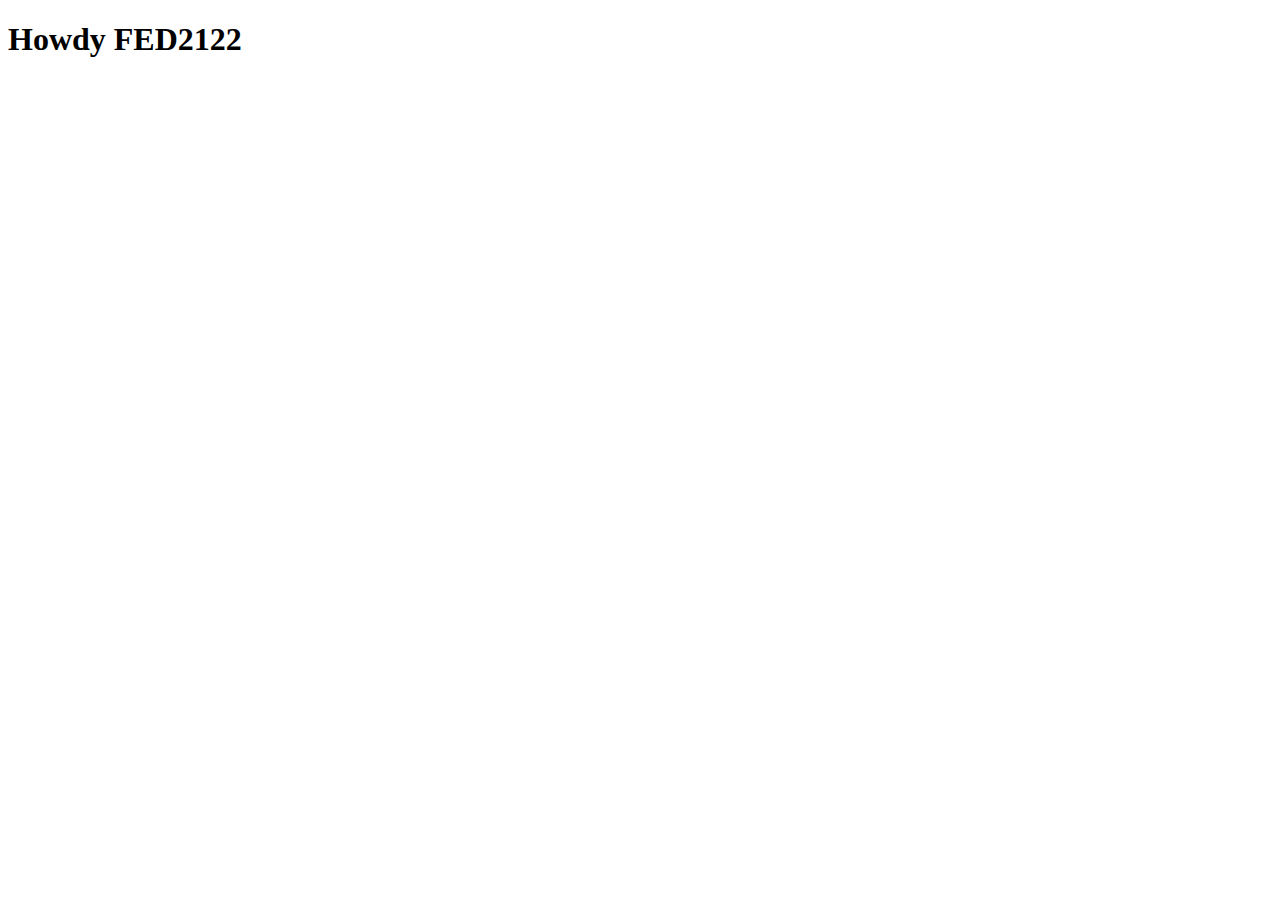
==== index.html @ 48d6d8d2 "Add files via upload" ====
<!doctype html>
<html lang="nl">
	
<head>
	<meta charset="UTF-8">
	<meta name="author" content="jouw naam">
	<meta name="viewport" content="width=device-width, initial-scale=1">
	
	<title>Howdy FED2122</title>
	
	<link href="styles/style.css" rel="stylesheet">
	<link rel="icon" type="image/svg+xml" href="images/favicon.svg">
</head>

<body>
	<h1>Howdy FED2122</h1>

	<script src="scripts/script.js"></script>
</body>
	
</html>
---- styles/style.css ----
/* CSS Document */
*, *::after, *::before {
  box-sizing:border-box;  
}
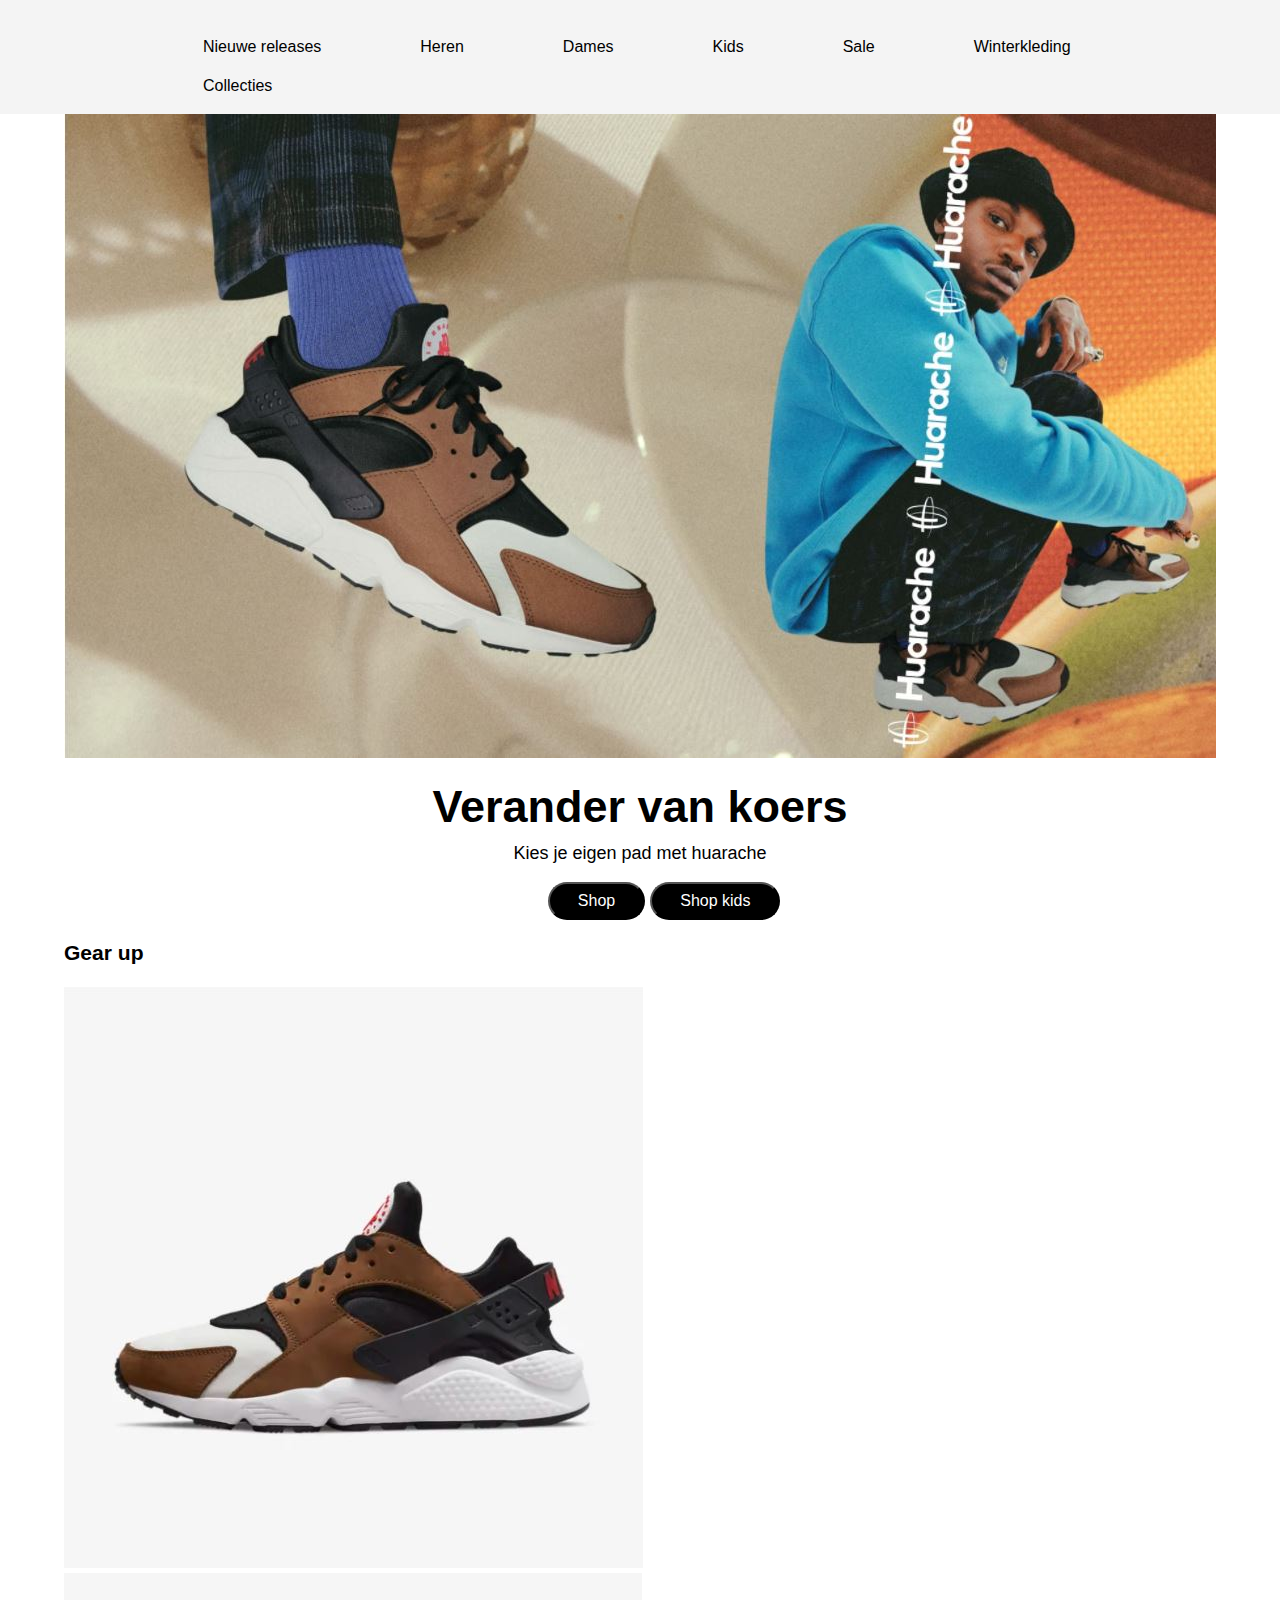
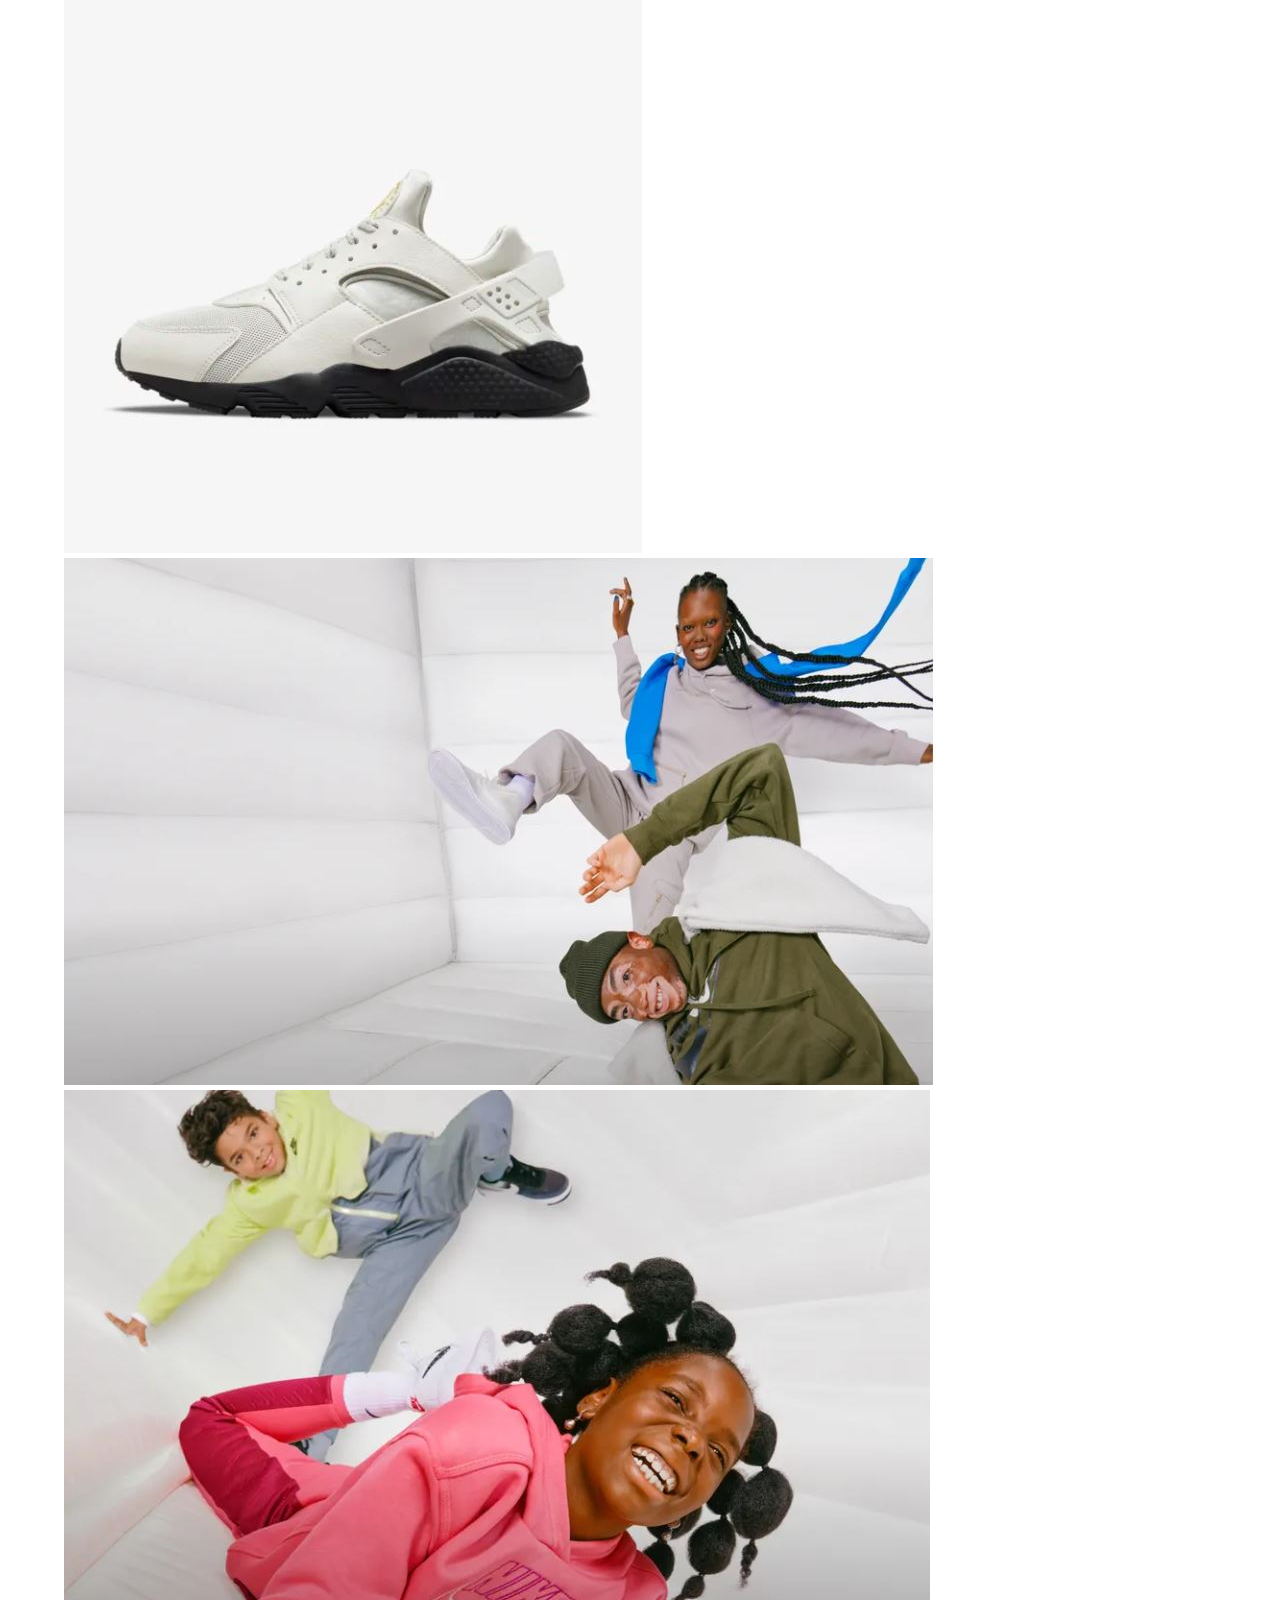
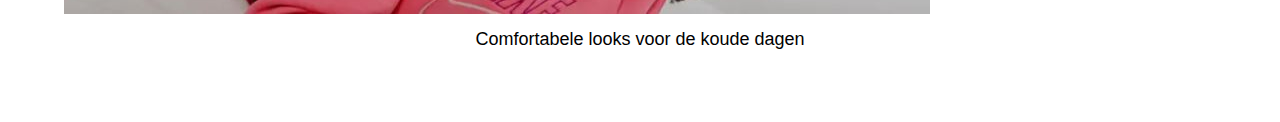
==== commit ef179fac: "Add files via upload" ====
--- a/index.html
+++ b/index.html
@@ -6,14 +6,107 @@
 	<meta name="author" content="jouw naam">
 	<meta name="viewport" content="width=device-width, initial-scale=1">
 	
-	<title>Howdy FED2122</title>
+	<title>Hello world</title>
 	
 	<link href="styles/style.css" rel="stylesheet">
 	<link rel="icon" type="image/svg+xml" href="images/favicon.svg">
 </head>
 
 <body>
-	<h1>Howdy FED2122</h1>
+	<header>
+		<div class="container">
+			<H1 id="titel">
+				<img class="logo" src="" alt="">
+			</H1>
+
+			<nav>
+				<ul>
+					<li><a href="">Nieuwe releases</a></li> 
+					<li><a href="">Heren</a></li>
+					<li><a href="">Dames</a></li> 
+					<li><a href="">Kids</a></li>
+					<li><a href="">Sale</a></li>    
+					<li><a href="">Winterkleding</a></li>
+					<li><a href="">Collecties</a></li>                
+				</ul>
+		</div>
+	</header>
+		
+	<section id="showcase">
+			<div class="container">
+			  <img src="images/showcase_foto.JPG" alt="foto">
+			</div>  
+	</section>
+
+	<section>
+			<div class="container">
+			  <h2>Verander van koers</h2>
+			</div>  
+	</section>
+
+	<section>
+			<div class="container">
+			  <p>Kies je eigen pad met huarache</p>
+			  	<button id="shop">
+					Shop
+			  	</button>
+				<button id="shop_kids">
+					Shop kids
+				</button>
+			</div>  
+	</section>
+
+	<section id="schoenen">
+			<div class="container">
+			  <h3>Gear up</h3>
+			 
+				<div class="shoe_1">
+					<a href="link naar schoen 1">
+						<img src="images/schoen1.JPG" alt="" >
+					</a>
+				</div>
+				<div class="shoe_2">
+					<a href="x">
+						<img src="images/schoen2.JPG" alt="" >
+					</a>
+				</div>
+			</div> 	
+	</section>
+
+	<section id="sets">
+		<div class="container">
+
+			<div class="setskids1">
+				<a href="x">
+					<img src="images/setskids1.JPG" alt="" >
+				</a>
+			</div>
+
+			<div class="setskids2">
+				<a href="x">
+					<img src="images/setskids2.JPG" alt="" >
+				</a>
+				<p>
+					Comfortabele looks voor de koude dagen
+				</p>
+			</div>
+
+
+
+
+		</div>	
+	</section>	
+
+
+
+
+
+
+
+
+
+
+
 
 	<script src="scripts/script.js"></script>
 </body>
--- a/styles/style.css
+++ b/styles/style.css
@@ -3,3 +3,98 @@
   box-sizing:border-box;  
 }
 
+body{
+  font-family: "Helvetica Neue",Helvetica,Arial,sans-serif;
+  background-color:white;
+  font-size: 18px;
+  padding: 0;
+  margin: 0;
+}
+
+.container{
+  width:90%;
+  margin:auto;
+  overflow: hidden;
+}
+
+/* HEADER ****************************************************************/
+header{
+  background:#f4f4f4;
+  padding: 0px;
+  margin: -3em 0 0 0;
+}
+/*
+header ul{
+color: ;
+}*/
+
+header li{
+  float: left;
+  justify-content: center;
+  list-style: none;
+  margin: 0 0 1em 5.5em;
+
+  padding: none
+  ;
+}
+
+header a{
+  color: black;
+  font-size: 16px;
+  text-align: center;
+  text-decoration: none;
+  padding: 0 0 1em 0;
+}
+
+/* SHOWCASE ***************************************************************/
+
+#showcase{
+  padding: 0 0 1em 0;
+}
+
+/* SECTION ***************************************************************/
+
+section h2{
+  text-align: center;
+  font-size: 45px;
+  font-weight: bolder;
+  padding: 0;
+  margin: 0;
+}
+
+section p{
+  text-align: center;
+  margin-top: 10px;
+}
+
+/*section button{
+  margin-left: 300px;
+  text-align: center;
+  font-size: 16px;
+  padding: 8px 28px;
+  color: white;
+  background: black;
+  border-radius: 20px;
+}*/
+
+#shop{
+  margin-left: 42%;
+  text-align: center;
+  font-size: 16px;
+  padding: 8px 28px;
+  color: white;
+  background: black;
+  border-radius: 20px;
+}
+
+#shop_kids{
+
+  text-align: center;
+  font-size: 16px;
+  padding: 8px 28px;
+  color: white;
+  background: black;
+  border-radius: 20px;
+}
+
+
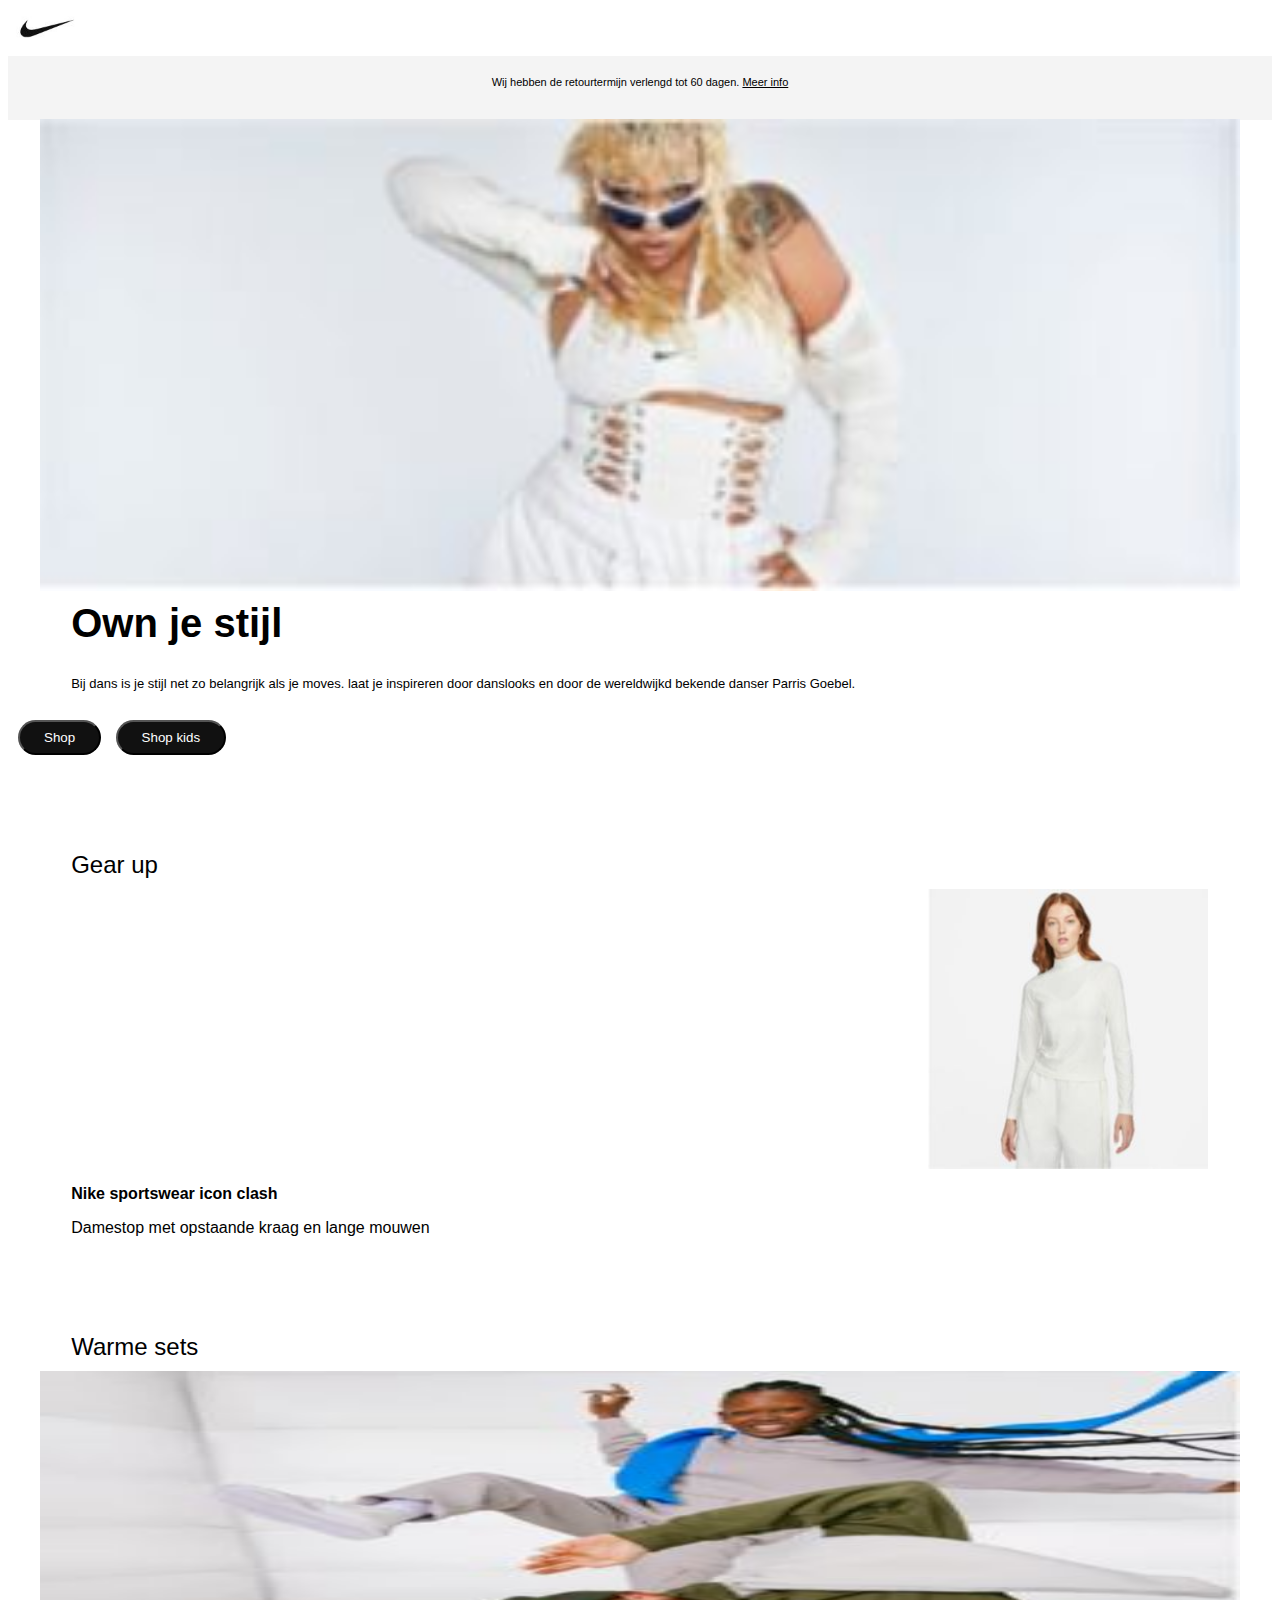
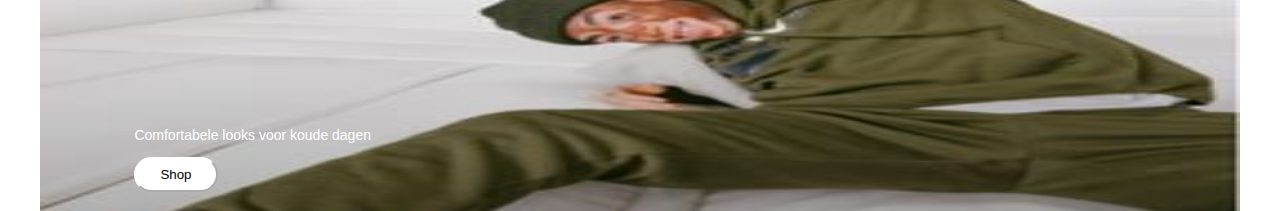
==== commit 4cfe1f0f: "Add files via upload" ====
--- a/index.html
+++ b/index.html
@@ -14,88 +14,73 @@
 
 <body>
 	<header>
-		<div class="container">
-			<H1 id="titel">
-				<img class="logo" src="" alt="">
-			</H1>
+			<section>
+				<img src="images/nike_logo.JPG" alt="x">
+				<nav>
 
-			<nav>
-				<ul>
-					<li><a href="">Nieuwe releases</a></li> 
-					<li><a href="">Heren</a></li>
-					<li><a href="">Dames</a></li> 
-					<li><a href="">Kids</a></li>
-					<li><a href="">Sale</a></li>    
-					<li><a href="">Winterkleding</a></li>
-					<li><a href="">Collecties</a></li>                
-				</ul>
-		</div>
+				</nav>
+			</section>
+
+
+			<section>
+				<h2>Wij hebben de retourtermijn verlengd tot 60 dagen. <a href="x">Meer info</a></h2>
+			</section>
 	</header>
-		
-	<section id="showcase">
-			<div class="container">
-			  <img src="images/showcase_foto.JPG" alt="foto">
-			</div>  
-	</section>
+	
+	<main>
 
-	<section>
-			<div class="container">
-			  <h2>Verander van koers</h2>
-			</div>  
-	</section>
+		<section>
+			<img src="images/parris_goebel.JPG" alt="">
 
-	<section>
-			<div class="container">
-			  <p>Kies je eigen pad met huarache</p>
-			  	<button id="shop">
+				<h2>
+					Own je stijl
+				</h2>
+				<p>
+					Bij dans is je stijl net zo belangrijk als je moves. laat je inspireren door danslooks en door de wereldwijkd bekende danser Parris Goebel. 
+				</p>
+
+				<button>
 					Shop
-			  	</button>
-				<button id="shop_kids">
+				</button>
+				<button>
 					Shop kids
 				</button>
-			</div>  
-	</section>
+		</section>
 
-	<section id="schoenen">
-			<div class="container">
-			  <h3>Gear up</h3>
-			 
-				<div class="shoe_1">
-					<a href="link naar schoen 1">
-						<img src="images/schoen1.JPG" alt="" >
-					</a>
-				</div>
-				<div class="shoe_2">
-					<a href="x">
-						<img src="images/schoen2.JPG" alt="" >
-					</a>
-				</div>
-			</div> 	
-	</section>
+		<section>
+			<h2>
+				Gear up
+			</h2>
 
-	<section id="sets">
-		<div class="container">
+				<img src="images/slideshow_picture1.JPG" alt="">
 
-			<div class="setskids1">
-				<a href="x">
-					<img src="images/setskids1.JPG" alt="" >
-				</a>
-			</div>
+				<p>
+				<span>Nike sportswear icon clash</span> 
+				</p>
 
-			<div class="setskids2">
-				<a href="x">
-					<img src="images/setskids2.JPG" alt="" >
-				</a>
 				<p>
-					Comfortabele looks voor de koude dagen
+					Damestop met opstaande kraag en lange mouwen	
 				</p>
-			</div>
+		</section>
+
+		<section>
+			<h2>
+				Warme sets
+			</h2>
+
+			<img src="images/warmesets_picture1.JPG" alt="">
+			<p>
+				Comfortabele looks voor koude dagen
+			</p>
+
+			<button>
+				Shop
+			</button>
 
 
 
 
-		</div>	
-	</section>	
+		</section>
 
 
 
@@ -108,6 +93,26 @@
 
 
 
+
+
+
+
+
+
+
+
+	</main>
+
+	
+
+	<footer>
+
+
+
+
+
+	</footer>
+
 	<script src="scripts/script.js"></script>
 </body>
 	
--- a/styles/style.css
+++ b/styles/style.css
@@ -3,98 +3,208 @@
   box-sizing:border-box;  
 }
 
+
 body{
-  font-family: "Helvetica Neue",Helvetica,Arial,sans-serif;
-  background-color:white;
-  font-size: 18px;
-  padding: 0;
-  margin: 0;
-}
-
-.container{
-  width:90%;
-  margin:auto;
-  overflow: hidden;
-}
-
-/* HEADER ****************************************************************/
+
+/*width: 100%;*/
+
+margin: none;
+padding: none;
+
+font-family: Arial, Helvetica, sans-serif;
+font-size: 16px;
+font-weight: normal;
+}
+
+
+/*HEADER******************************************/
+
 header{
-  background:#f4f4f4;
-  padding: 0px;
-  margin: -3em 0 0 0;
-}
-/*
-header ul{
-color: ;
-}*/
-
-header li{
-  float: left;
-  justify-content: center;
-  list-style: none;
-  margin: 0 0 1em 5.5em;
-
-  padding: none
-  ;
-}
-
-header a{
-  color: black;
-  font-size: 16px;
+  padding: none;
+  margin: none;
+  background-color: #f4f4f4;
+}
+
+header section:first-of-type{
+  padding: 8px;
+  margin: none;
+  
+  background: white;
+}
+
+header section:first-of-type img{
+padding: none;
+margin: none;
+
+height: 28px;
+width: 64px;
+}
+
+
+header section:last-of-type h2{
+margin-top: 0px;
+margin-left: 20px;
+margin-right: 20px;
+padding-top: 20px;
+padding-bottom: 32px;
+  
+font-size: 11px;
+font-weight: lighter;
+
+text-align: center;
+}
+
+header section:last-of-type h2 a{
+color: black;
+}
+
+/*MAIN**************************************/
+main{
+  padding: none;
+  margin: none;
+}
+
+main img{
+  display: block;
+  margin-top: -10px;
+  margin-left: auto;
+  margin-right: auto;
+  width: 95%;
+  
+}
+
+main section:first-of-type h2{
+margin: 0;
+margin-top: 10px;
+margin-bottom: 30px;
+margin-left: 5%;
+padding: 0;
+
+font-size: 40px;
+font-weight:800;
+
+text-align: left; 
+}
+
+main section:first-of-type p{
+  padding: none;
+  margin: none;
+  margin-right: 20%;
+  margin-left: 5%;
+
+  text-align: left;
+  font-size: 13px;
+}
+
+main section:first-of-type button{
+
+  padding-top: 8px;
+  padding-bottom: 8px;
+  padding-left: 24px;
+  padding-right: 24px;
+  margin-top: 16px;
+  margin-left: 10px;
+
+  border-radius: 20px;
+
   text-align: center;
-  text-decoration: none;
-  padding: 0 0 1em 0;
-}
-
-/* SHOWCASE ***************************************************************/
-
-#showcase{
-  padding: 0 0 1em 0;
-}
-
-/* SECTION ***************************************************************/
-
-section h2{
+
+  background: #111;
+  color: #fff;
+  cursor: pointer;
+}
+/*MAIN 2 of type ************************************/
+main section:nth-of-type(2){
+  padding: none;
+  margin: none;
+}
+
+main section:nth-of-type(2) h2{
+  padding: none;
+  margin: none;
+  margin-top: 4em;
+  margin-left: 5%;
+
+  font-size: 24px;
+  font-weight: lighter;
+}
+
+main section:nth-of-type(2) img{
+  padding: none;
+  margin: none;
+  margin-right: 4em;
+
+  width: 280px;
+  height: 280px;
+}
+
+main section:nth-of-type(2) span{
+  padding: none;
+  margin: none;
+
+  font-weight: bold;
+}
+
+main section:nth-of-type(2) p:first-of-type{
+padding: none;
+margin: none;
+margin-left: 5%;
+}
+
+main section:nth-of-type(2) p:nth-of-type(2){
+padding: none;
+margin: none;
+margin-right: 10%;
+margin-left: 5%;
+}
+
+main section:nth-of-type(3) h2{
+  padding: none;
+  margin: none;
+  margin-top: 4em;
+  margin-left: 5%;
+
+  font-size: 24px;
+  font-weight: lighter;
+}
+
+main section:nth-of-type(3) img{
+  display: block;
+  padding: none;
+  margin: none;
+  
+  width: 95%;
+  height: 440px;
+}
+
+main section:nth-of-type(3) p{
+  padding: none;
+  margin: none;
+  margin-left: 10%;
+  margin-top: -6em;
+
+  font-size: 14px;
+  color: white;
+}
+
+main section:nth-of-type(3) button{
+  padding-top: 8px;
+  padding-bottom: 8px;
+  padding-left: 24px;
+  padding-right: 24px;
+  margin-left: 10%;
+
+  border-radius: 20px;
+  border-color: white;
+
   text-align: center;
-  font-size: 45px;
-  font-weight: bolder;
-  padding: 0;
-  margin: 0;
-}
-
-section p{
-  text-align: center;
-  margin-top: 10px;
-}
-
-/*section button{
-  margin-left: 300px;
-  text-align: center;
-  font-size: 16px;
-  padding: 8px 28px;
-  color: white;
-  background: black;
-  border-radius: 20px;
-}*/
-
-#shop{
-  margin-left: 42%;
-  text-align: center;
-  font-size: 16px;
-  padding: 8px 28px;
-  color: white;
-  background: black;
-  border-radius: 20px;
-}
-
-#shop_kids{
-
-  text-align: center;
-  font-size: 16px;
-  padding: 8px 28px;
-  color: white;
-  background: black;
-  border-radius: 20px;
-}
-
-
+
+  background:white;
+  color:black;
+  cursor: pointer;
+}
+
+
+
+
+
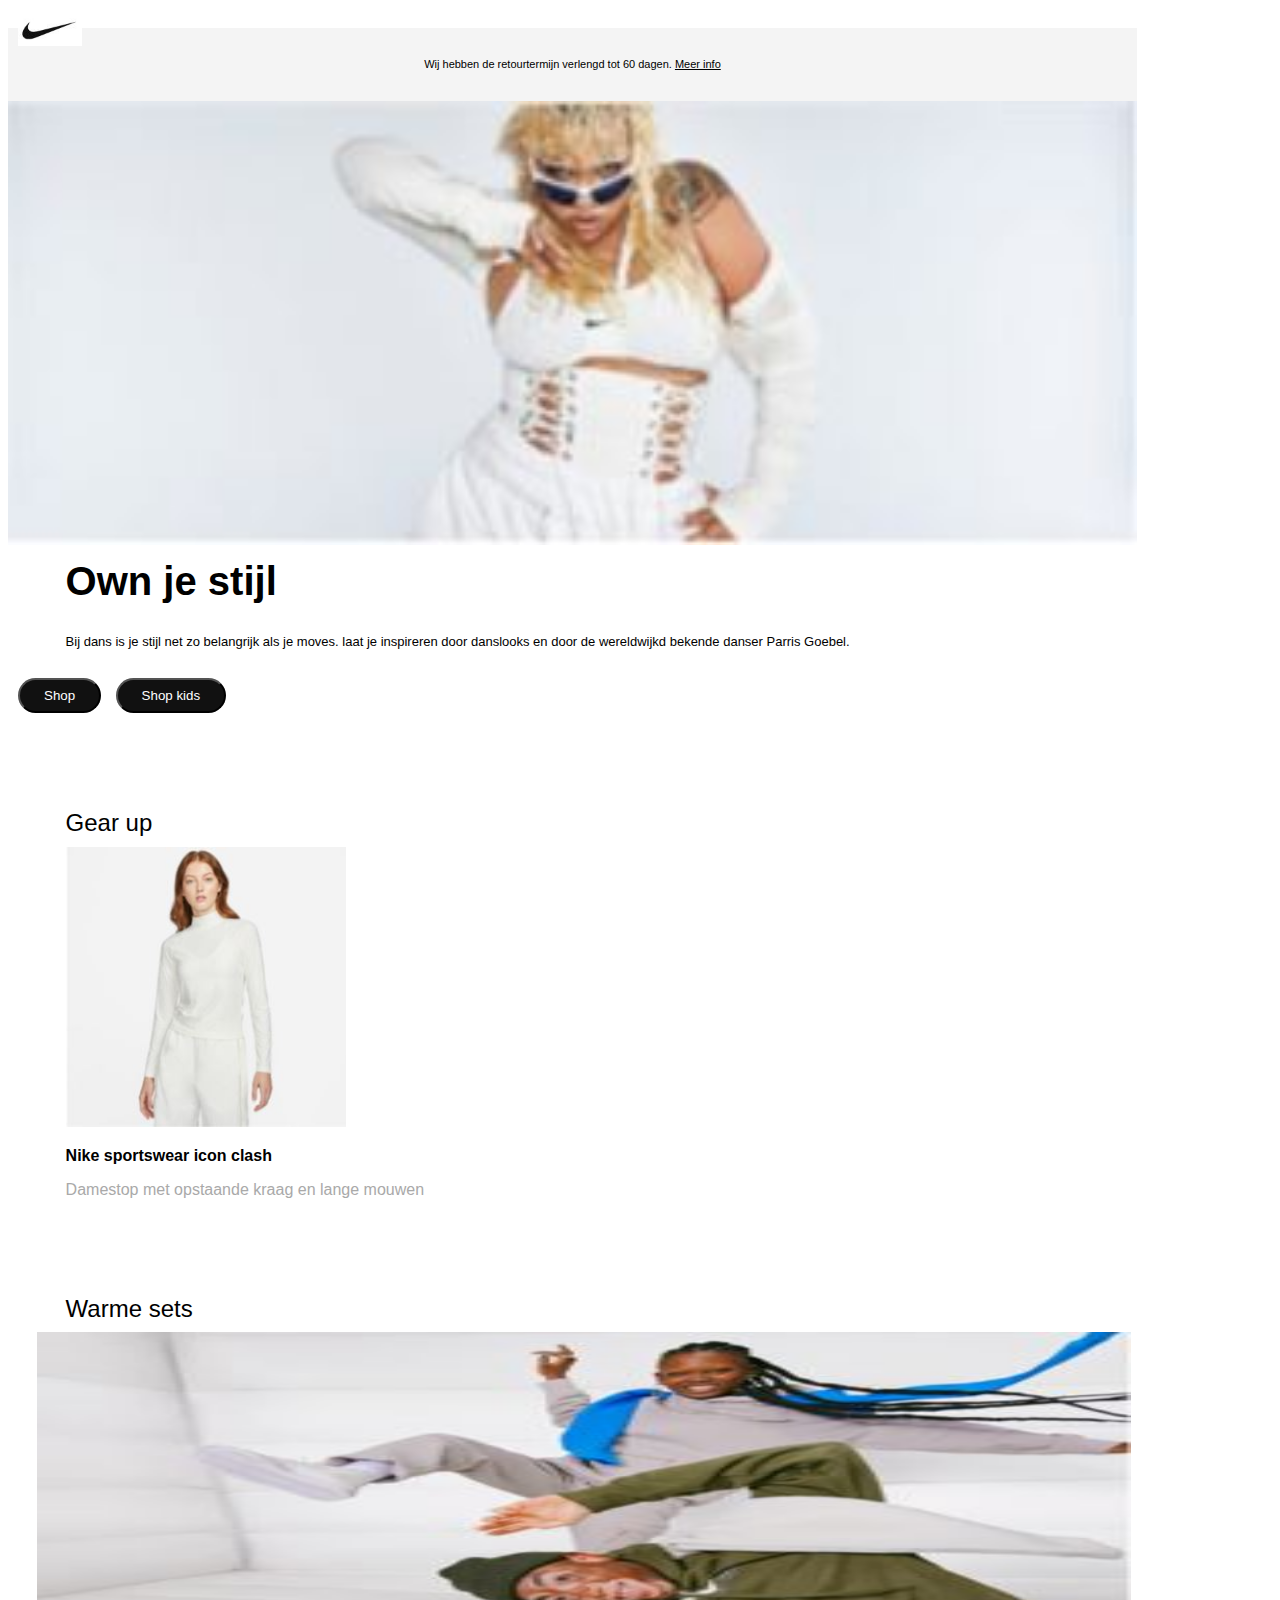
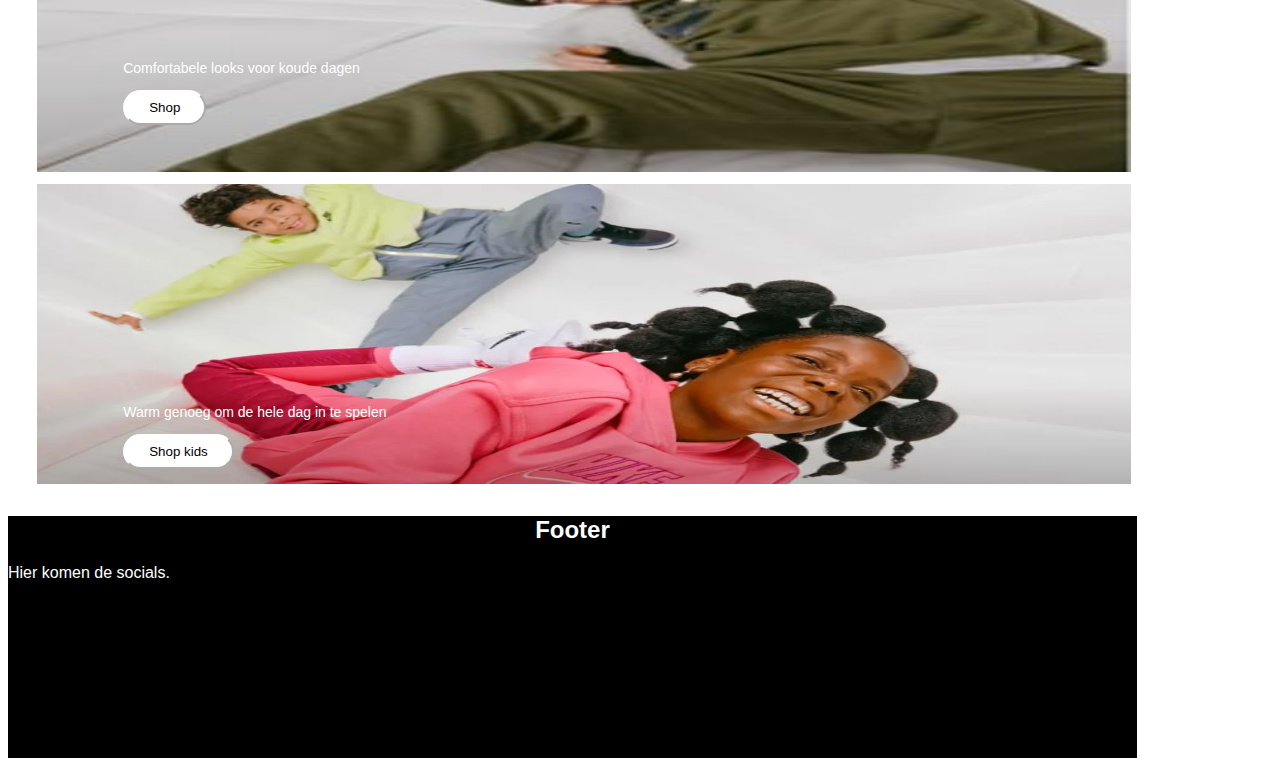
==== commit 162c7284: "Add files via upload" ====
--- a/index.html
+++ b/index.html
@@ -15,12 +15,22 @@
 <body>
 	<header>
 			<section>
-				<img src="images/nike_logo.JPG" alt="x">
+				
+				<a href="index.html"><img src="images/nike_logo.JPG" alt="x"></a>
+				
 				<nav>
+					<ul>
+						<a href=""><li>Cadeaus</li></a>
+						<a href=""><li>Nieuwe releases</li></a>
+						<a href=""><li>Heren</li></a>
+						<a href=""><li>Dames</li></a>
+						<a href=""><li>Kids</li></a>
+						<a href=""><li>Collecties</li></a>
+					</ul>
+				</nav>
 
-				</nav>
+				<button aria-hidden="true">Menu</button>
 			</section>
-
 
 			<section>
 				<h2>Wij hebben de retourtermijn verlengd tot 60 dagen. <a href="x">Meer info</a></h2>
@@ -28,7 +38,6 @@
 	</header>
 	
 	<main>
-
 		<section>
 			<img src="images/parris_goebel.JPG" alt="">
 
@@ -76,10 +85,18 @@
 			<button>
 				Shop
 			</button>
+		</section>
 
+		<section>
 
+			<img src="images/setskids2.JPG" alt="">
+			<p>
+				Warm genoeg om de hele dag in te spelen
+			</p>
 
-
+			<button>
+				Shop kids
+			</button>
 		</section>
 
 
@@ -106,7 +123,13 @@
 	
 
 	<footer>
+		<h2>
+			Footer
+		</h2>
 
+		<p>
+			Hier komen de socials.
+		</p>
 
 
 
--- a/styles/style.css
+++ b/styles/style.css
@@ -5,9 +5,7 @@
 
 
 body{
-
-/*width: 100%;*/
-
+width: 90%;
 margin: none;
 padding: none;
 
@@ -16,17 +14,16 @@
 font-weight: normal;
 }
 
-
 /*HEADER******************************************/
-
 header{
   padding: none;
   margin: none;
+  margin-right: 2%;
   background-color: #f4f4f4;
 }
 
 header section:first-of-type{
-  padding: 8px;
+  padding: 10px;
   margin: none;
   
   background: white;
@@ -40,9 +37,65 @@
 width: 64px;
 }
 
+header section:first-of-type nav{
+  grid-column-start:1;
+  grid-row-start:1;
+}
+
+header section:first-of-type button{
+  display: block;
+  padding: 1em;
+  margin-top: -12%;
+  margin-left: 85%;
+  width:3.5em;
+  height:2.5em;
+  appearance:none;
+  background-color: white;
+  border:none;
+  border-radius:.25em;
+  
+  position:relative;
+  z-index:100;
+}
+
+
+header section:first-of-type ul{
+  margin:0; 
+  padding:4em 0 0;
+  background-color: white;
+  list-style:none;
+  
+  position:fixed;
+  left:0;
+  right:0;
+  top:0;
+  bottom:0;
+  transform:translatex(100%); 
+  
+  transition:.3s;
+}
+
+header section:first-of-type nav.toonMenu ul{
+  transform:translatex(15%);
+}
+
+header section:first-of-type li{
+  margin:0;
+  margin-left: 5%; 
+  padding:1em;
+
+}
+
+header section:first-of-type nav a{
+  text-decoration: none;
+  color: black;
+  display:flex;
+  align-items:center;
+
+}
 
 header section:last-of-type h2{
-margin-top: 0px;
+margin-top: 10px;
 margin-left: 20px;
 margin-right: 20px;
 padding-top: 20px;
@@ -65,12 +118,11 @@
 }
 
 main img{
-  display: block;
+  /*display: block;*/
   margin-top: -10px;
   margin-left: auto;
   margin-right: auto;
-  width: 95%;
-  
+  width: 98%;
 }
 
 main section:first-of-type h2{
@@ -113,6 +165,12 @@
   color: #fff;
   cursor: pointer;
 }
+
+main section button:hover{
+background-color: red;
+}
+
+
 /*MAIN 2 of type ************************************/
 main section:nth-of-type(2){
   padding: none;
@@ -131,6 +189,7 @@
 
 main section:nth-of-type(2) img{
   padding: none;
+  margin-left: 5%;
   margin: none;
   margin-right: 4em;
 
@@ -156,7 +215,10 @@
 margin: none;
 margin-right: 10%;
 margin-left: 5%;
-}
+color: darkgray;
+}
+
+/*MAIN section 3******************************************/
 
 main section:nth-of-type(3) h2{
   padding: none;
@@ -181,7 +243,7 @@
   padding: none;
   margin: none;
   margin-left: 10%;
-  margin-top: -6em;
+  margin-top: -8em;
 
   font-size: 14px;
   color: white;
@@ -192,6 +254,7 @@
   padding-bottom: 8px;
   padding-left: 24px;
   padding-right: 24px;
+  margin-bottom: 2em;
   margin-left: 10%;
 
   border-radius: 20px;
@@ -204,7 +267,66 @@
   cursor: pointer;
 }
 
-
-
-
-
+/*MAIN section 4*********************************/
+main section:nth-of-type(4){
+  padding: none;
+  margin: none;
+}
+
+main section:nth-of-type(4) img{
+  display: block;
+  padding: none;
+  margin-top: 2em;
+  margin-bottom: 2em;
+  
+  width: 95%;
+  height: 300px;
+}
+
+main section:nth-of-type(4) p{
+  padding: none;
+  margin: none;
+  margin-left: 10%;
+  margin-top: -8em;
+
+  font-size: 14px;
+  color: white;
+}
+
+main section:nth-of-type(4) button{
+  padding-top: 8px;
+  padding-bottom: 8px;
+  padding-left: 24px;
+  padding-right: 24px;
+  margin-bottom: 2em;
+  margin-left: 10%;
+
+  border-radius: 20px;
+  border-color: white;
+
+  text-align: center;
+
+  background:white;
+  color:black;
+  cursor: pointer;
+}
+
+
+footer{
+  padding: 0 0 10em 0;
+  margin: none;
+  width: 98%; 
+  color: white;
+  background-color: black ;
+}
+
+footer h2{
+  padding:none;
+  margin:none;
+  text-align: center;
+  
+}
+
+
+/* Hoe zorgt ik voor 1 universele width binnen mijn site. 
+bvb 90%? moet ik dan een container class aanmaken waar alles in gaat?*/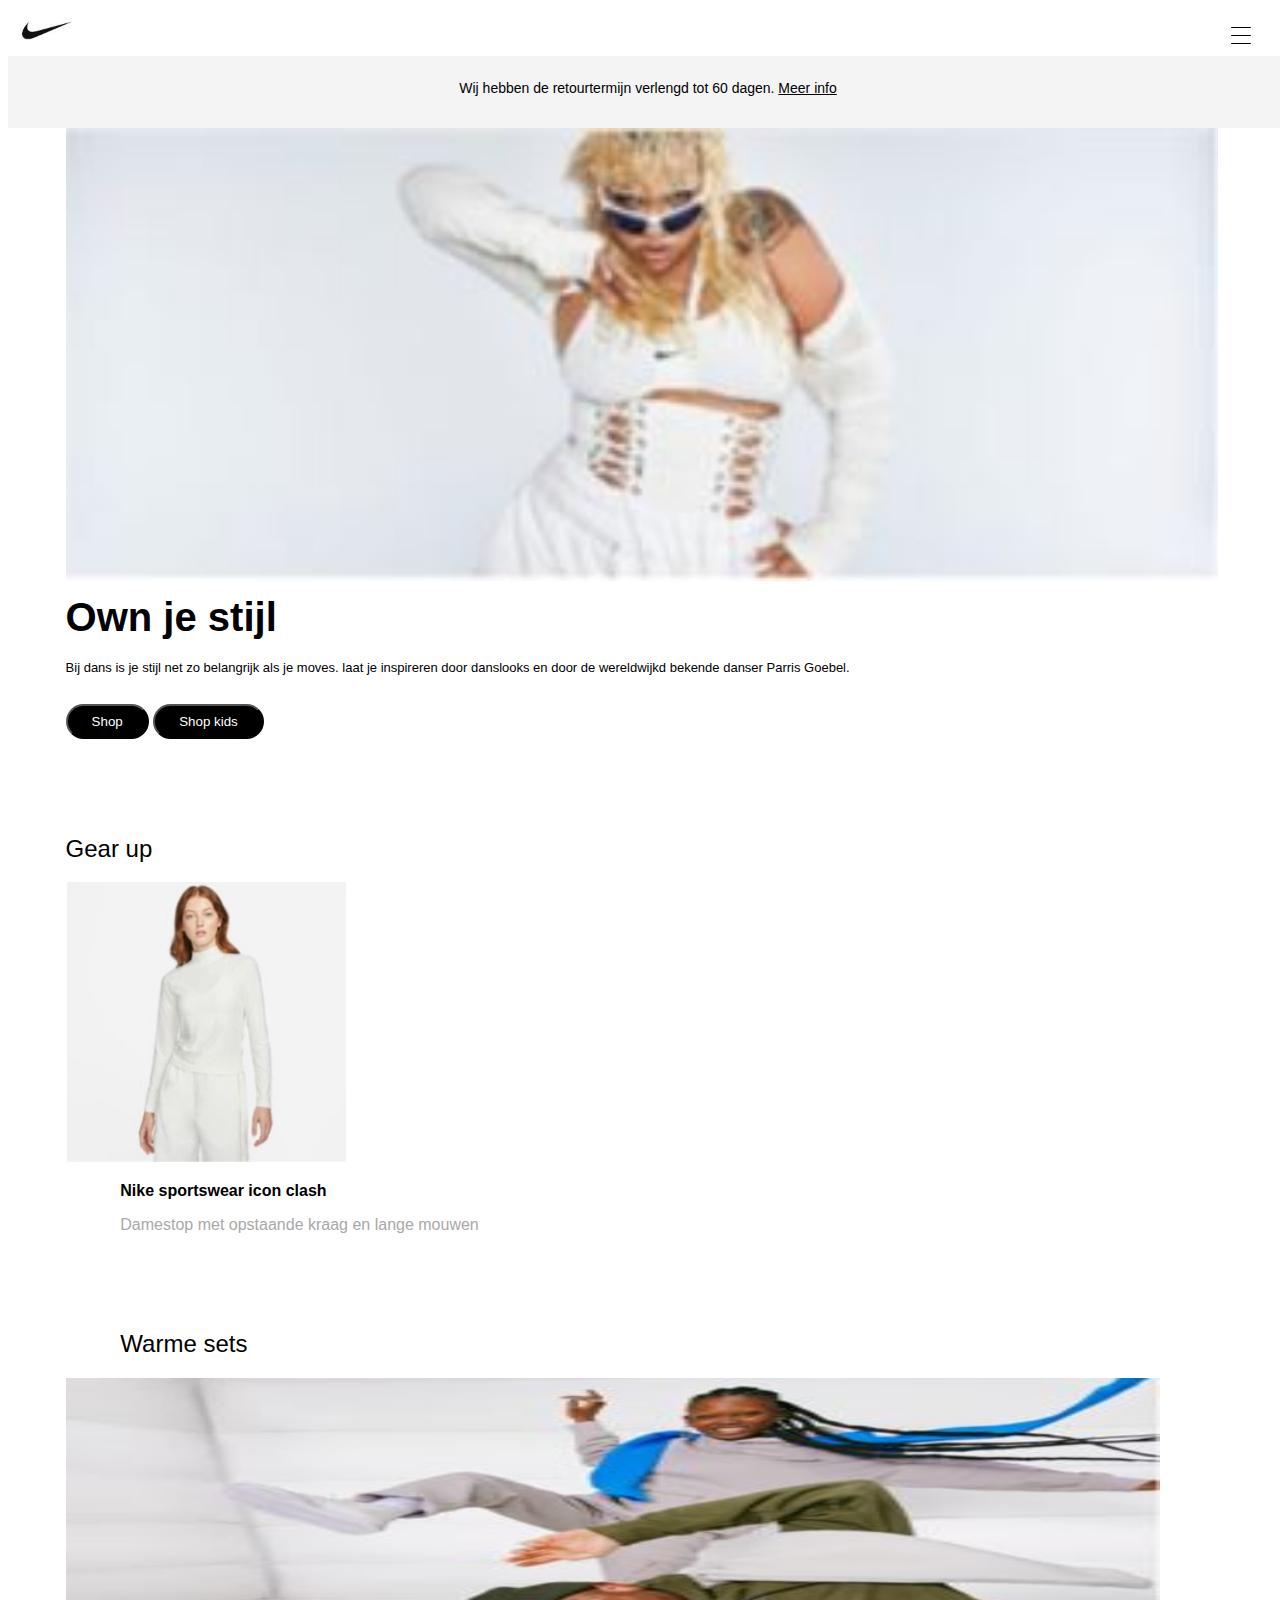
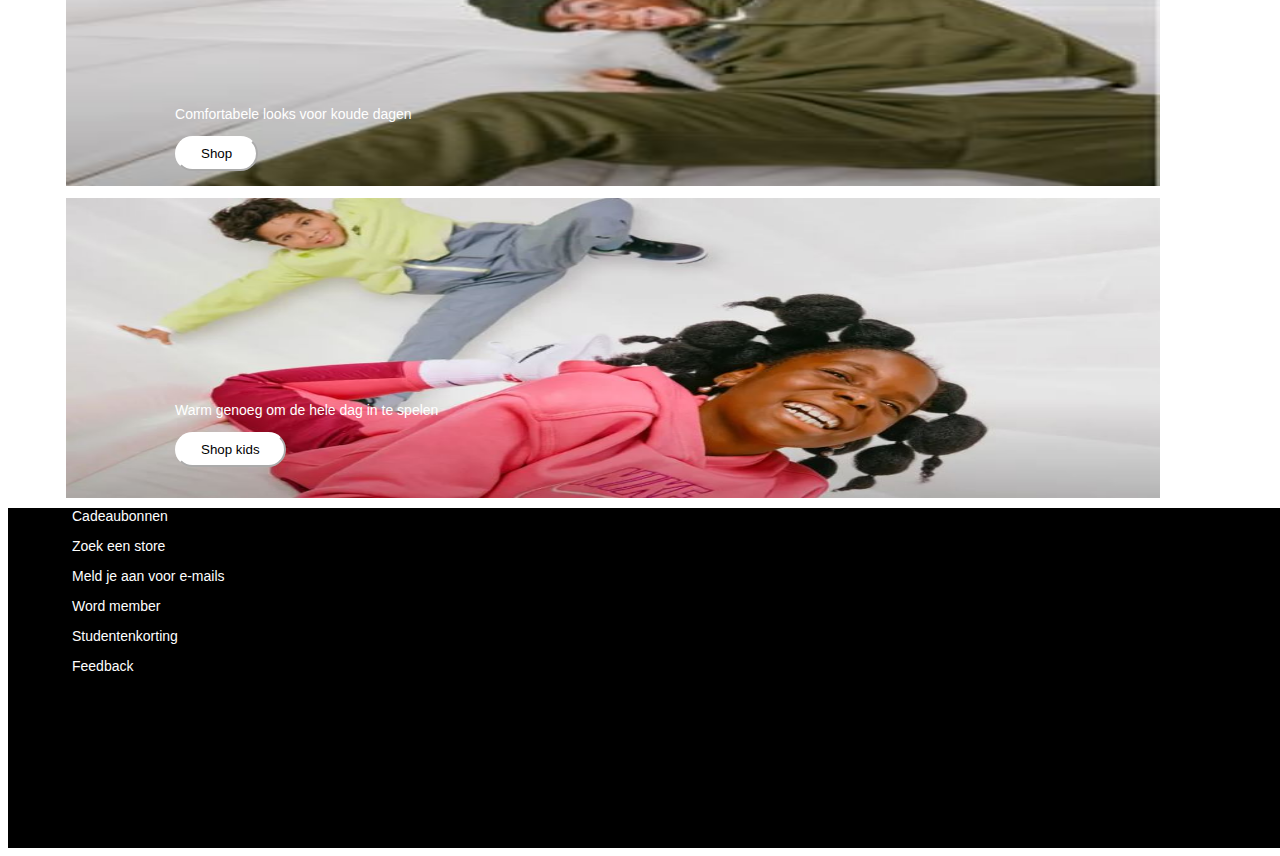
==== commit 128322de: "Add files via upload" ====
--- a/index.html
+++ b/index.html
@@ -7,7 +7,9 @@
 	<meta name="viewport" content="width=device-width, initial-scale=1">
 	
 	<title>Hello world</title>
-	
+	<link rel="preconnect" href="https://fonts.googleapis.com">
+<link rel="preconnect" href="https://fonts.gstatic.com" crossorigin>
+<link href="https://fonts.googleapis.com/css2?family=Expletus+Sans&display=swap" rel="stylesheet">
 	<link href="styles/style.css" rel="stylesheet">
 	<link rel="icon" type="image/svg+xml" href="images/favicon.svg">
 </head>
@@ -19,6 +21,11 @@
 				<a href="index.html"><img src="images/nike_logo.JPG" alt="x"></a>
 				
 				<nav>
+					<button aria-hidden="true">
+						<span></span>
+						<span></span>
+						<span></span>
+					</button>
 					<ul>
 						<a href=""><li>Cadeaus</li></a>
 						<a href=""><li>Nieuwe releases</li></a>
@@ -29,7 +36,7 @@
 					</ul>
 				</nav>
 
-				<button aria-hidden="true">Menu</button>
+				
 			</section>
 
 			<section>
@@ -123,14 +130,27 @@
 	
 
 	<footer>
-		<h2>
-			Footer
-		</h2>
+
 
 		<p>
-			Hier komen de socials.
+			Cadeaubonnen	
 		</p>
-
+		<p>
+			Zoek een store
+		</p>
+		<p>
+			Meld je aan voor e-mails
+		</p>
+		<p>
+			Word member
+		</p>
+		
+		<p>
+			Studentenkorting
+		</p>
+		<p>
+			Feedback
+		</p>
 
 
 
--- a/styles/style.css
+++ b/styles/style.css
@@ -1,32 +1,43 @@
 /* CSS Document */
 *, *::after, *::before {
-  box-sizing:border-box;  
-}
-
+  box-sizing:border-box; 
+  margin: none;
+  padding: none; 
+}
+
+:root{
+  --header-background:#f4f4f4;
+  --header-background2:white;
+  --color-black:black;
+  }
 
 body{
-width: 90%;
+width: 100%;
 margin: none;
 padding: none;
 
+/*ont-family: 'Expletus Sans', cursive;*/
 font-family: Arial, Helvetica, sans-serif;
 font-size: 16px;
 font-weight: normal;
 }
 
 /*HEADER******************************************/
+
 header{
   padding: none;
   margin: none;
-  margin-right: 2%;
-  background-color: #f4f4f4;
+  background-color:var(--header-background);
 }
 
 header section:first-of-type{
+  width: 100%;
+  height: 3em;
+  display: flex;
+  justify-content: space-between;
   padding: 10px;
-  margin: none;
-  
-  background: white;
+  
+  background:var(--header-background2);
 }
 
 header section:first-of-type img{
@@ -34,23 +45,23 @@
 margin: none;
 
 height: 28px;
-width: 64px;
+width: 100%;
 }
 
 header section:first-of-type nav{
   grid-column-start:1;
   grid-row-start:1;
+  margin-right: 1.5em;
 }
 
 header section:first-of-type button{
   display: block;
-  padding: 1em;
-  margin-top: -12%;
-  margin-left: 85%;
-  width:3.5em;
+  padding: 0 ;
+  margin:  0;
+  width:2em;
   height:2.5em;
   appearance:none;
-  background-color: white;
+  background-color:var(--header-background2);
   border:none;
   border-radius:.25em;
   
@@ -58,11 +69,49 @@
   z-index:100;
 }
 
+header section:first-of-type button:hover{
+  background-color: var(--header-background);
+  border-radius: 1em;
+}
+
+header section:first-of-type nav button span{
+  display: block;
+  position: absolute;
+  margin-left: 3.5px;
+  
+  border-radius: 5px;
+  width:75%;
+  height: 1.5px;
+  background-color:var(--color-black);
+  transition: .3s;
+
+}
+
+header section:first-of-type nav button span:nth-of-type(1){
+  transform: translateY(-8px);
+  
+}
+
+header section:first-of-type nav button span:nth-of-type(3){
+  transform: translateY(8px);
+}
+
+header section:first-of-type nav.toonMenu button span:nth-of-type(1){
+  transform: rotate(45deg);
+}
+
+header section:first-of-type nav.toonMenu button span:nth-of-type(2){
+  opacity: 0;
+}
+
+header section:first-of-type nav.toonMenu button span:nth-of-type(3){
+  transform: rotate(-45deg);
+}
 
 header section:first-of-type ul{
   margin:0; 
   padding:4em 0 0;
-  background-color: white;
+  background-color: var(--header-background2);
   list-style:none;
   
   position:fixed;
@@ -82,54 +131,53 @@
 header section:first-of-type li{
   margin:0;
   margin-left: 5%; 
-  padding:1em;
-
+  padding:.5em;
+  font-size: 24px;
+  font-weight: 500;
 }
 
 header section:first-of-type nav a{
   text-decoration: none;
-  color: black;
+  color: var(--color-black);
   display:flex;
   align-items:center;
-
 }
 
 header section:last-of-type h2{
-margin-top: 10px;
-margin-left: 20px;
-margin-right: 20px;
+margin: 4px 0 0 .0;
 padding-top: 20px;
 padding-bottom: 32px;
   
-font-size: 11px;
+font-size: 14px;
 font-weight: lighter;
-
 text-align: center;
 }
 
 header section:last-of-type h2 a{
-color: black;
+color: var(--color-black);
 }
 
 /*MAIN**************************************/
 main{
+  width: 90%;
   padding: none;
   margin: none;
 }
 
 main img{
-  /*display: block;*/
-  margin-top: -10px;
-  margin-left: auto;
-  margin-right: auto;
-  width: 98%;
+  
+  width: 100%;
+}
+
+main section:first-of-type{
+margin-left: 5%;
+width: 100%;
 }
 
 main section:first-of-type h2{
 margin: 0;
 margin-top: 10px;
-margin-bottom: 30px;
-margin-left: 5%;
+margin-bottom: 20px;
 padding: 0;
 
 font-size: 40px;
@@ -142,7 +190,7 @@
   padding: none;
   margin: none;
   margin-right: 20%;
-  margin-left: 5%;
+
 
   text-align: left;
   font-size: 13px;
@@ -155,33 +203,32 @@
   padding-left: 24px;
   padding-right: 24px;
   margin-top: 16px;
-  margin-left: 10px;
+  
 
   border-radius: 20px;
 
   text-align: center;
 
-  background: #111;
+  background: var(--color-black);
   color: #fff;
   cursor: pointer;
 }
 
-main section button:hover{
-background-color: red;
-}
+
 
 
 /*MAIN 2 of type ************************************/
 main section:nth-of-type(2){
   padding: none;
-  margin: none;
+  margin: 0 0 0 5%;
+  
 }
 
 main section:nth-of-type(2) h2{
   padding: none;
   margin: none;
   margin-top: 4em;
-  margin-left: 5%;
+  
 
   font-size: 24px;
   font-weight: lighter;
@@ -189,7 +236,7 @@
 
 main section:nth-of-type(2) img{
   padding: none;
-  margin-left: 5%;
+  
   margin: none;
   margin-right: 4em;
 
@@ -220,6 +267,10 @@
 
 /*MAIN section 3******************************************/
 
+main section:nth-of-type(3){
+  margin-left: 5%;
+}
+
 main section:nth-of-type(3) h2{
   padding: none;
   margin: none;
@@ -232,10 +283,9 @@
 
 main section:nth-of-type(3) img{
   display: block;
-  padding: none;
-  margin: none;
-  
-  width: 95%;
+  padding: 0 0 2em 0 ;
+  
+  width: 100%;
   height: 440px;
 }
 
@@ -246,7 +296,7 @@
   margin-top: -8em;
 
   font-size: 14px;
-  color: white;
+  color: var(--header-background2);
 }
 
 main section:nth-of-type(3) button{
@@ -258,11 +308,11 @@
   margin-left: 10%;
 
   border-radius: 20px;
-  border-color: white;
+  border-color:var(--header-background2);
 
   text-align: center;
 
-  background:white;
+  background:var(--header-background2);
   color:black;
   cursor: pointer;
 }
@@ -270,16 +320,17 @@
 /*MAIN section 4*********************************/
 main section:nth-of-type(4){
   padding: none;
-  margin: none;
+  margin: 0 0 0 5%;
 }
 
 main section:nth-of-type(4) img{
   display: block;
   padding: none;
-  margin-top: 2em;
-  margin-bottom: 2em;
-  
-  width: 95%;
+  margin: 0 0 1em 0;
+  
+ 
+  
+  width: 100%;
   height: 300px;
 }
 
@@ -315,16 +366,18 @@
 footer{
   padding: 0 0 10em 0;
   margin: none;
-  width: 98%; 
-  color: white;
-  background-color: black ;
-}
-
-footer h2{
-  padding:none;
-  margin:none;
-  text-align: center;
-  
+  width: 100%; 
+  color:var(--header-background2);
+  background-color:var(--color-black) ;
+}
+
+
+
+footer p{
+  
+  text-align: left;
+  font-size: 14px;
+  margin-left: 5%;
 }
 
 
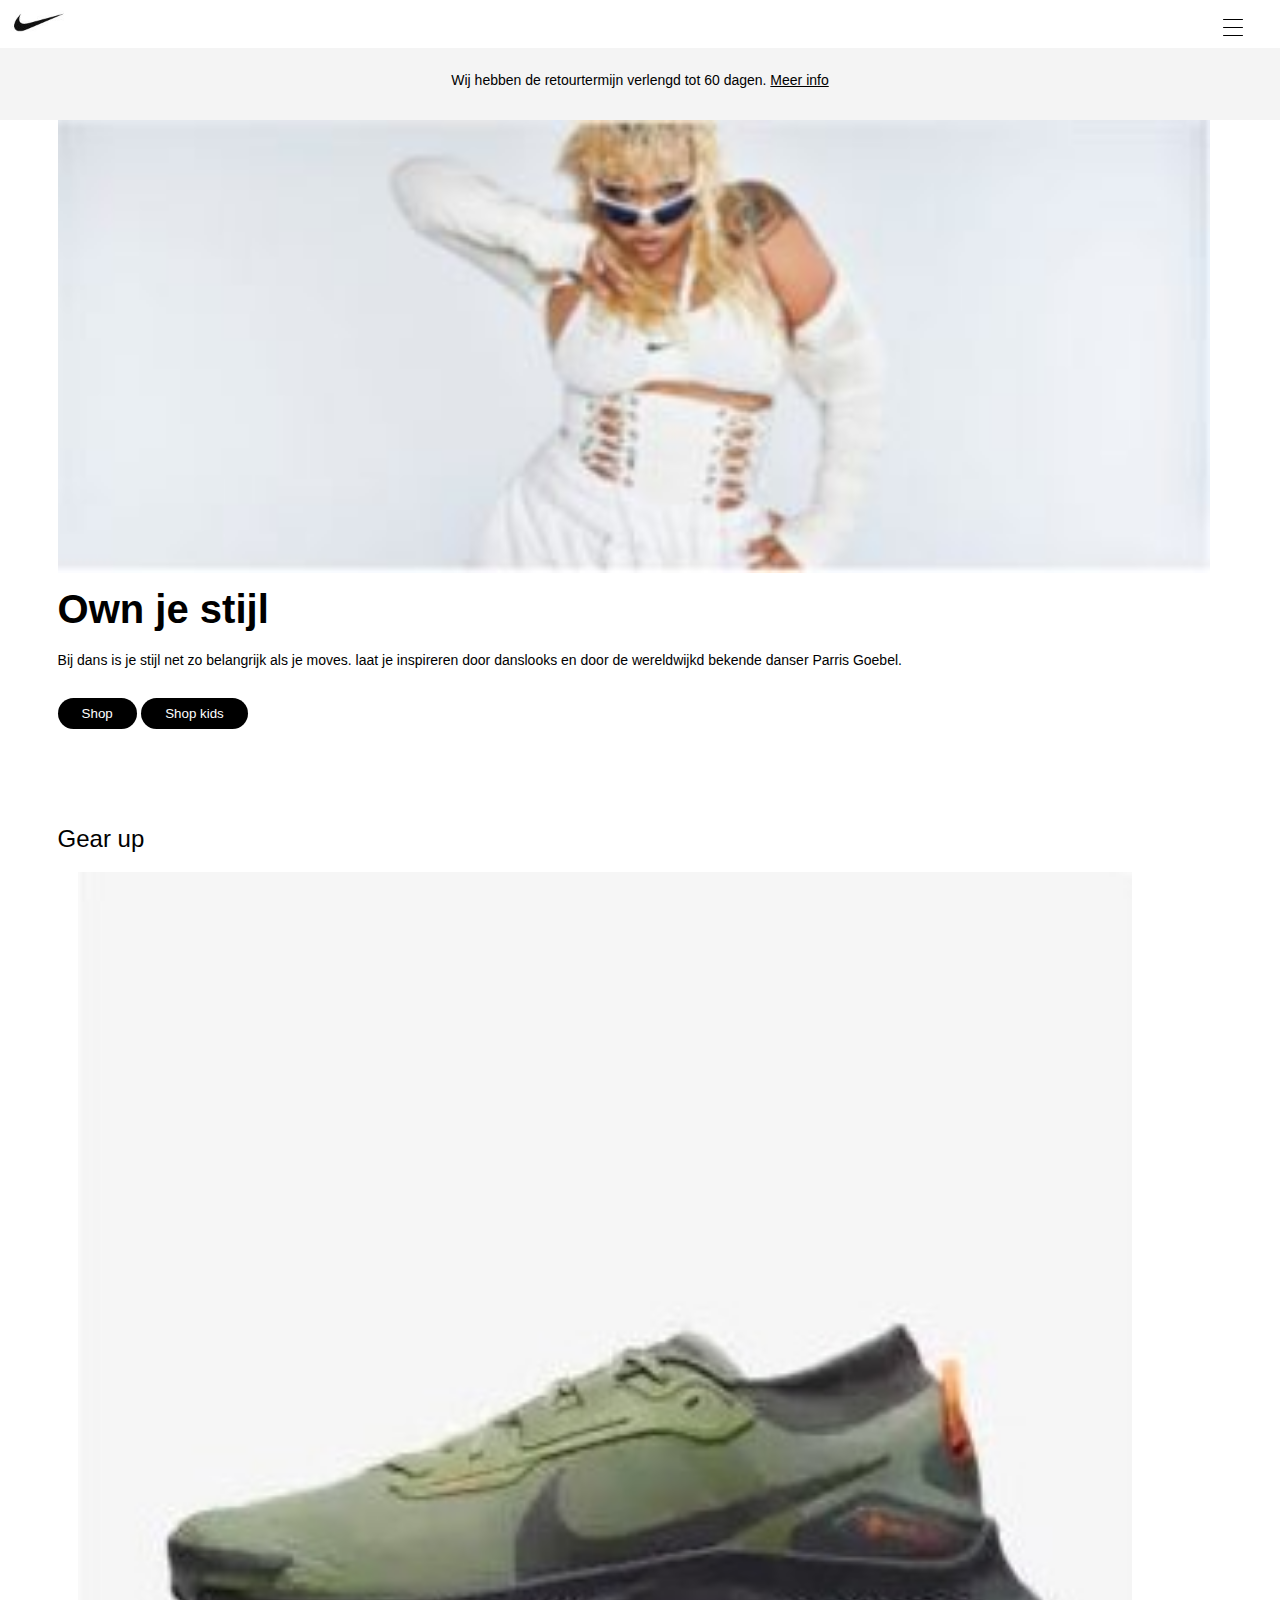
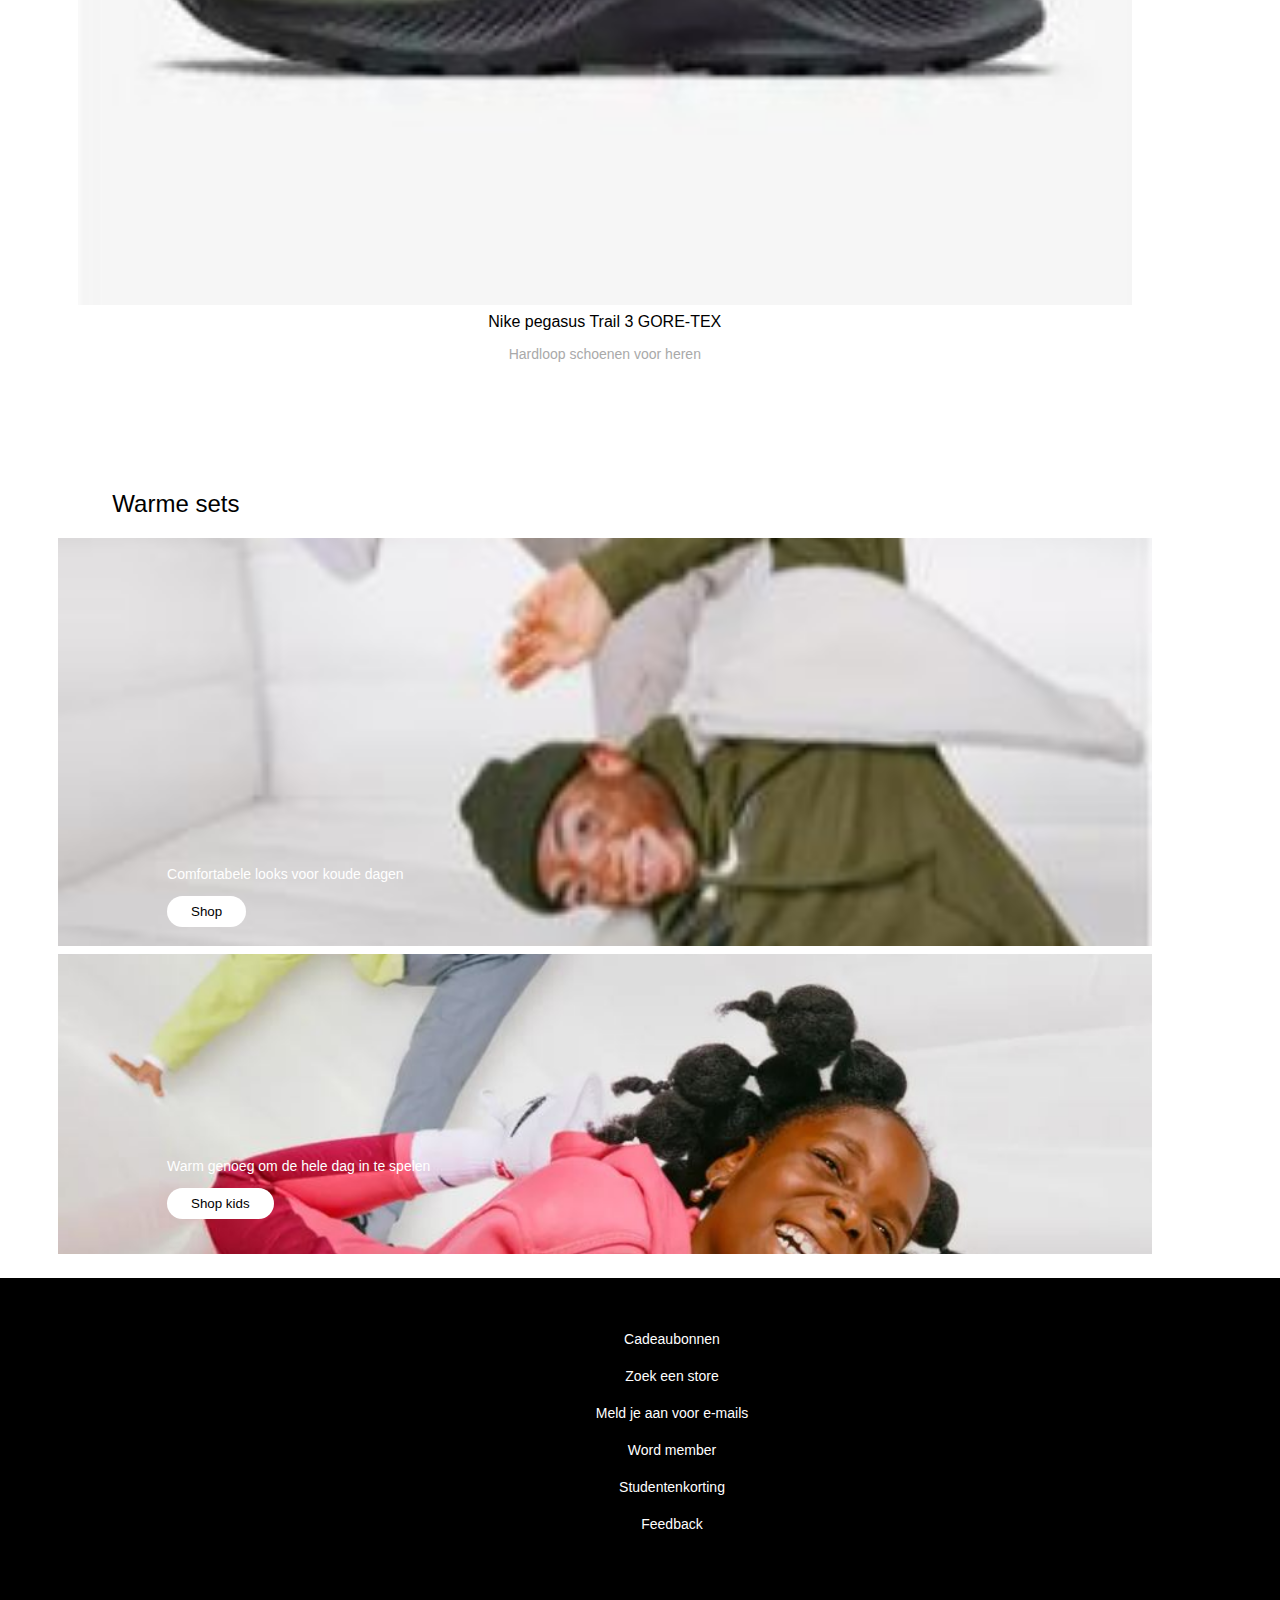
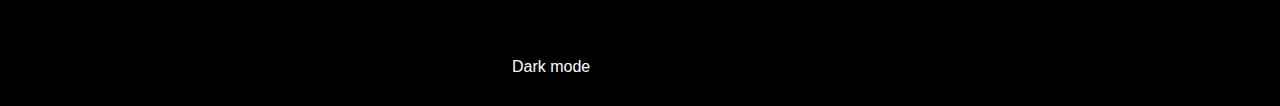
==== commit 055fac63: "Add files via upload" ====
--- a/index.html
+++ b/index.html
@@ -7,25 +7,24 @@
 	<meta name="viewport" content="width=device-width, initial-scale=1">
 	
 	<title>Hello world</title>
-	<link rel="preconnect" href="https://fonts.googleapis.com">
-<link rel="preconnect" href="https://fonts.gstatic.com" crossorigin>
-<link href="https://fonts.googleapis.com/css2?family=Expletus+Sans&display=swap" rel="stylesheet">
+	
 	<link href="styles/style.css" rel="stylesheet">
 	<link rel="icon" type="image/svg+xml" href="images/favicon.svg">
 </head>
 
 <body>
 	<header>
+		<!-- Header met de navigatie en retour banner  -->
 			<section>
-				
 				<a href="index.html"><img src="images/nike_logo.JPG" alt="x"></a>
-				
 				<nav>
+					<!-- Hamburger menu die is uitgelegd in de les en op teams staat.-->
 					<button aria-hidden="true">
 						<span></span>
 						<span></span>
 						<span></span>
 					</button>
+					<!-- Lijst met linkjes die zouden kunnen verwijzen naar volgende pagina's-->
 					<ul>
 						<a href=""><li>Cadeaus</li></a>
 						<a href=""><li>Nieuwe releases</li></a>
@@ -35,26 +34,27 @@
 						<a href=""><li>Collecties</li></a>
 					</ul>
 				</nav>
-
-				
 			</section>
 
 			<section>
-				<h2>Wij hebben de retourtermijn verlengd tot 60 dagen. <a href="x">Meer info</a></h2>
+				<!-- Hier staat de h1 die in de banner staat met een meer info link-->
+				<h1>Wij hebben de retourtermijn verlengd tot 60 dagen. <a href="x">Meer info</a></h2>
 			</section>
 	</header>
 	
 	<main>
+		<!-- De Main  -->
 		<section>
+
+		<!-- Eerste section waar een img tekst en een button in voor komt. -->
 			<img src="images/parris_goebel.JPG" alt="">
-
 				<h2>
 					Own je stijl
 				</h2>
 				<p>
 					Bij dans is je stijl net zo belangrijk als je moves. laat je inspireren door danslooks en door de wereldwijkd bekende danser Parris Goebel. 
 				</p>
-
+				<!-- Verschillende buttons waar onderscheid gemaakt wordt tussen kinderen en volwassen-->
 				<button>
 					Shop
 				</button>
@@ -64,22 +64,53 @@
 		</section>
 
 		<section>
+			<!-- 2e section waar ook de carousel in zit met alle schoenen-->
 			<h2>
 				Gear up
 			</h2>
+			<ul>
+				<li>
+					<img src="images/nikeshoe1.JPG" alt="schoen1">
+					<p>
+						Nike pegasus Trail 3 GORE-TEX
+					</p>
 
-				<img src="images/slideshow_picture1.JPG" alt="">
-
-				<p>
-				<span>Nike sportswear icon clash</span> 
-				</p>
-
-				<p>
-					Damestop met opstaande kraag en lange mouwen	
-				</p>
+					<p>
+						Hardloop schoenen voor heren
+					</p>
+				</li>
+				<li>
+					<img src="images/nikeshoe2.JPG" alt="schoen2">
+					<p>
+						Nike React Miler 2
+					</p>
+					<p>
+						Basketbal schoenen voor heren
+					</p>
+				</li>
+				<li>
+					<img src="images/nikeshoe3.JPG" alt="schoen3">
+					<p>
+						Nike React Miler 1
+					</p>
+					<p>
+						Basketbal schoenen voor heren
+					</p>
+				</li>
+				<li>
+					<img src="images/nikeshoe4.JPG" alt="schoen4">
+					<p>
+						Nike Air Max One blue
+					</p>
+					<p>
+						Allerdaagse schoenen voor jong en oud
+					</p>
+				</li>
+			</ul>
 		</section>
-
+	
 		<section>
+			<!-- 3e section met een img waar ook tekst in staat en een button-->
 			<h2>
 				Warme sets
 			</h2>
@@ -88,14 +119,13 @@
 			<p>
 				Comfortabele looks voor koude dagen
 			</p>
-
 			<button>
 				Shop
 			</button>
 		</section>
 
 		<section>
-
+			<!-- 4e section met een img, p en een knop voor kids  -->
 			<img src="images/setskids2.JPG" alt="">
 			<p>
 				Warm genoeg om de hele dag in te spelen
@@ -105,54 +135,36 @@
 				Shop kids
 			</button>
 		</section>
+	</main>
+	<footer>
+		<!-- Footer waar een p in staat. Deze moeten nog een link worden en verder uitgewerkt worden.  -->	
+		<section>
+			<p>
+				Cadeaubonnen	
+			</p>
+			<p>
+				Zoek een store
+			</p>
+			<p>
+				Meld je aan voor e-mails
+			</p>
+			<p>
+				Word member
+			</p>
+			
+			<p>
+				Studentenkorting
+			</p>
+			<p>
+				Feedback
+			</p>
+		</section>
 
-
-
-
-
-
-
-
-
-
-
-
-
-
-
-
-
-
-
-
-	</main>
-
-	
-
-	<footer>
-
-
-		<p>
-			Cadeaubonnen	
-		</p>
-		<p>
-			Zoek een store
-		</p>
-		<p>
-			Meld je aan voor e-mails
-		</p>
-		<p>
-			Word member
-		</p>
-		
-		<p>
-			Studentenkorting
-		</p>
-		<p>
-			Feedback
-		</p>
-
-
+		<section>
+		<!-- Darkmode input checkbox gemaakt die gebruikt wordt om de darkmodus aan te zetten binnen de site  -->
+			<input type="checkbox" id="darkmode" name="darkmode" value="darkmode" class="visually-hidden">
+			<label for="darkmode">Dark mode</label>
+		</section>
 
 	</footer>
 
--- a/styles/style.css
+++ b/styles/style.css
@@ -2,32 +2,107 @@
 *, *::after, *::before {
   box-sizing:border-box; 
   margin: none;
-  padding: none; 
-}
+  padding: none;
+  font-family: Arial, Helvetica, sans-serif;
+}
+
+body{
+  margin: 0px;
+  width: 100%;
+  background-color: var(--background-color);
+  padding: none;
+  font-family: Arial, Helvetica, sans-serif;
+  font-size: 16px;
+  font-weight: normal;
+  }
 
 :root{
-  --header-background:#f4f4f4;
-  --header-background2:white;
-  --color-black:black;
+  --background-color:white;
+  --p-color: black;
+  --h1-color: black;
+  --h2-color:black;
+  --header-color: white;
+  --banner-color: #f4f4f4;
+  --button-colorwhite: white;
+  --button-colorblack: black;
+  --buttonp-colorwhite: white;
+  --button-colorblack: black;
+  --blijftwit-:white;
+  --blijftzwart-:black;
+  --pgrey-color:darkgrey;
+
+  --font-24px: 24px;
+  --font-14px: 14px;
+  --font-40px: 40px;
   }
 
-body{
-width: 100%;
-margin: none;
-padding: none;
-
-/*ont-family: 'Expletus Sans', cursive;*/
-font-family: Arial, Helvetica, sans-serif;
-font-size: 16px;
-font-weight: normal;
-}
+/*DARKMODE*****************************************/ 
+
+@media (prefers-color-scheme:dark) {
+ :root {
+  --background-color:darkgrey;
+  --p-color: white;
+  --h1-color: black;
+  --h2-color:white;
+  --header-color: white;
+  --banner-color: #141212;
+  --button-colorwhite: black;
+  --button-colorblack: white;
+  --buttonp-colorwhite: black;
+  --button-colorblack: white;
+  --blijftwit-:white;
+  --blijftzwart-:black;
+  --pgrey-color:white;
+
+  --font-24px: 24px;
+  --font-14px: 14px;
+  --font-40px: 40px;
+ } 
+}
+
+:root.darkmode {
+  --background-color:white;
+  --p-color: black;
+  --h1-color: black;
+  --h2-color:black;
+  --header-color: white;
+  --banner-color: #f4f4f4;
+  --button-colorwhite: white;
+  --button-colorblack: black;
+  --buttonp-colorwhite: white;
+  --button-colorblack: black;
+  --blijftwit-:white;
+  --blijftzwart-:black;
+  --pgrey-color:darkgrey;
+
+  --font-24px: 24px;
+  --font-14px: 14px;
+  --font-40px: 40px;
+}
+
+
+/*Zorgt ervoor dat de input weggaat. bron: https://www.allyproject.com/posts/how-to-hide-content/ */
+.visually-hidden {
+  clip: rect(0 0 0 0);
+  clip-path: inset(50%);
+  height:1px;
+  overflow:hidden;
+  position: absolute;
+  white-space: nowrap;
+  width: 1px;
+
+}
+
+
+
+
 
 /*HEADER******************************************/
 
 header{
   padding: none;
   margin: none;
-  background-color:var(--header-background);
+  background-color:var(--banner-color);
 }
 
 header section:first-of-type{
@@ -36,14 +111,12 @@
   display: flex;
   justify-content: space-between;
   padding: 10px;
-  
-  background:var(--header-background2);
-}
-
-header section:first-of-type img{
+  background-color:var(--header-color);
+}
+
+header section:first-of-type img{ 
 padding: none;
 margin: none;
-
 height: 28px;
 width: 100%;
 }
@@ -60,11 +133,9 @@
   margin:  0;
   width:2em;
   height:2.5em;
-  appearance:none;
-  background-color:var(--header-background2);
+  background-color:var(--blijftwit-);
   border:none;
-  border-radius:.25em;
-  
+  border-radius:.45em;
   position:relative;
   z-index:100;
 }
@@ -78,11 +149,10 @@
   display: block;
   position: absolute;
   margin-left: 3.5px;
-  
   border-radius: 5px;
   width:75%;
   height: 1.5px;
-  background-color:var(--color-black);
+  background-color:var(--blijftzwart-);
   transition: .3s;
 
 }
@@ -111,50 +181,50 @@
 header section:first-of-type ul{
   margin:0; 
   padding:4em 0 0;
-  background-color: var(--header-background2);
+  background-color: var(--background-color);
   list-style:none;
-  
   position:fixed;
   left:0;
   right:0;
   top:0;
   bottom:0;
   transform:translatex(100%); 
-  
   transition:.3s;
 }
 
 header section:first-of-type nav.toonMenu ul{
   transform:translatex(15%);
+  
 }
 
 header section:first-of-type li{
+  color: var(--p-color);
   margin:0;
   margin-left: 5%; 
   padding:.5em;
-  font-size: 24px;
+  font-size: var(--font-24px);
   font-weight: 500;
 }
 
 header section:first-of-type nav a{
   text-decoration: none;
-  color: var(--color-black);
+  color: var(--h1-color);
   display:flex;
   align-items:center;
 }
 
-header section:last-of-type h2{
+header section:last-of-type h1{
+color: var(--h2-color);
 margin: 4px 0 0 .0;
 padding-top: 20px;
 padding-bottom: 32px;
-  
-font-size: 14px;
+font-size: var(--font-14px);
 font-weight: lighter;
 text-align: center;
 }
 
-header section:last-of-type h2 a{
-color: var(--color-black);
+header section:last-of-type h1 a{
+color: var(--h2-color);
 }
 
 /*MAIN**************************************/
@@ -165,7 +235,6 @@
 }
 
 main img{
-  
   width: 100%;
 }
 
@@ -175,95 +244,87 @@
 }
 
 main section:first-of-type h2{
+color: var(--h2-color);  
 margin: 0;
 margin-top: 10px;
 margin-bottom: 20px;
 padding: 0;
-
-font-size: 40px;
+font-size: var(--font-40px);
 font-weight:800;
-
 text-align: left; 
 }
 
 main section:first-of-type p{
+  color: var(--p-color);
   padding: none;
   margin: none;
   margin-right: 20%;
-
-
   text-align: left;
-  font-size: 13px;
+  font-size: var(--font-14px);
 }
 
 main section:first-of-type button{
-
   padding-top: 8px;
   padding-bottom: 8px;
   padding-left: 24px;
   padding-right: 24px;
   margin-top: 16px;
-  
-
+  border: none;
   border-radius: 20px;
-
-  text-align: center;
-
-  background: var(--color-black);
-  color: #fff;
+  text-align: center;
+  background-color: var(--button-colorblack);
+  color: var(--buttonp-colorwhite);
   cursor: pointer;
 }
-
-
-
 
 /*MAIN 2 of type ************************************/
 main section:nth-of-type(2){
   padding: none;
   margin: 0 0 0 5%;
-  
+}
+
+main section:nth-last-of-type(2) img{
+  width: 100%;
+  object-fit:cover;
 }
 
 main section:nth-of-type(2) h2{
+  color: var(--h2-color);
   padding: none;
   margin: none;
   margin-top: 4em;
-  
-
-  font-size: 24px;
+  font-size: var(--font-24px);
   font-weight: lighter;
 }
 
-main section:nth-of-type(2) img{
-  padding: none;
-  
-  margin: none;
-  margin-right: 4em;
-
-  width: 280px;
-  height: 280px;
-}
-
-main section:nth-of-type(2) span{
-  padding: none;
-  margin: none;
-
-  font-weight: bold;
-}
-
-main section:nth-of-type(2) p:first-of-type{
-padding: none;
-margin: none;
-margin-left: 5%;
-}
-
-main section:nth-of-type(2) p:nth-of-type(2){
-padding: none;
-margin: none;
-margin-right: 10%;
-margin-left: 5%;
-color: darkgray;
-}
+main section:nth-of-type(2) ul{
+  display: flex;
+  overflow: auto;
+  gap: 2em;
+  scroll-snap-type: x mandatory;
+}
+
+main section:nth-of-type(2) li{
+  flex-shrink: 0;
+  width: 100%;
+  display: flex;
+  flex-direction: column;
+  scroll-snap-align:center;
+}
+
+main section:nth-of-type(2) p{
+  text-align: center;
+  color:var(--p-color);
+  padding:0;
+  margin: .5em;
+}
+
+main section:nth-of-type(2) p:nth-last-of-type(odd){
+  font-size: 14px;
+  color: var(--pgrey-color);
+  text-align: center;
+}
+
 
 /*MAIN section 3******************************************/
 
@@ -272,31 +333,30 @@
 }
 
 main section:nth-of-type(3) h2{
+  color: var(--h2-color);
   padding: none;
   margin: none;
   margin-top: 4em;
   margin-left: 5%;
-
-  font-size: 24px;
+  font-size: var(--font-24px);
   font-weight: lighter;
 }
 
 main section:nth-of-type(3) img{
   display: block;
   padding: 0 0 2em 0 ;
-  
+  object-fit: cover;
   width: 100%;
   height: 440px;
 }
 
 main section:nth-of-type(3) p{
+  color: var(--header-color);
   padding: none;
   margin: none;
   margin-left: 10%;
   margin-top: -8em;
-
-  font-size: 14px;
-  color: var(--header-background2);
+  font-size: var(--font-14px);
 }
 
 main section:nth-of-type(3) button{
@@ -306,14 +366,11 @@
   padding-right: 24px;
   margin-bottom: 2em;
   margin-left: 10%;
-
   border-radius: 20px;
-  border-color:var(--header-background2);
-
-  text-align: center;
-
-  background:var(--header-background2);
-  color:black;
+  border: none;
+  text-align: center;
+  background:var(--button-colorwhite);
+  color:var(--p-color);
   cursor: pointer;
 }
 
@@ -327,9 +384,7 @@
   display: block;
   padding: none;
   margin: 0 0 1em 0;
-  
- 
-  
+  object-fit: cover;
   width: 100%;
   height: 300px;
 }
@@ -339,9 +394,8 @@
   margin: none;
   margin-left: 10%;
   margin-top: -8em;
-
-  font-size: 14px;
-  color: white;
+  font-size: var(--font-14px);
+  color: var(--header-color);
 }
 
 main section:nth-of-type(4) button{
@@ -351,35 +405,40 @@
   padding-right: 24px;
   margin-bottom: 2em;
   margin-left: 10%;
-
   border-radius: 20px;
-  border-color: white;
-
-  text-align: center;
-
-  background:white;
-  color:black;
+  border:none;
+  text-align: center;
+  background:var(--button-colorwhite);
+  color:var(--p-color);
   cursor: pointer;
 }
-
 
 footer{
   padding: 0 0 10em 0;
   margin: none;
   width: 100%; 
-  color:var(--header-background2);
-  background-color:var(--color-black) ;
-}
-
-
-
-footer p{
-  
-  text-align: left;
-  font-size: 14px;
+  color:white;
+  background-color:var(--blijftzwart-) ;
+}
+
+footer section:first-of-type{
+  margin-top: 2em;;
+  padding-top: 2em;
+}
+
+footer section:first-of-type p{
+  color: var(--header-background2);
+  text-align: center;
+  font-size: var(--font-14px);
   margin-left: 5%;
-}
-
-
+  margin-top: 1.5em;;
+}
+
+footer label{
+position: absolute;
+margin-left: 40%;
+margin-top: 7em;
+}
+ 
 /* Hoe zorgt ik voor 1 universele width binnen mijn site. 
 bvb 90%? moet ik dan een container class aanmaken waar alles in gaat?*/